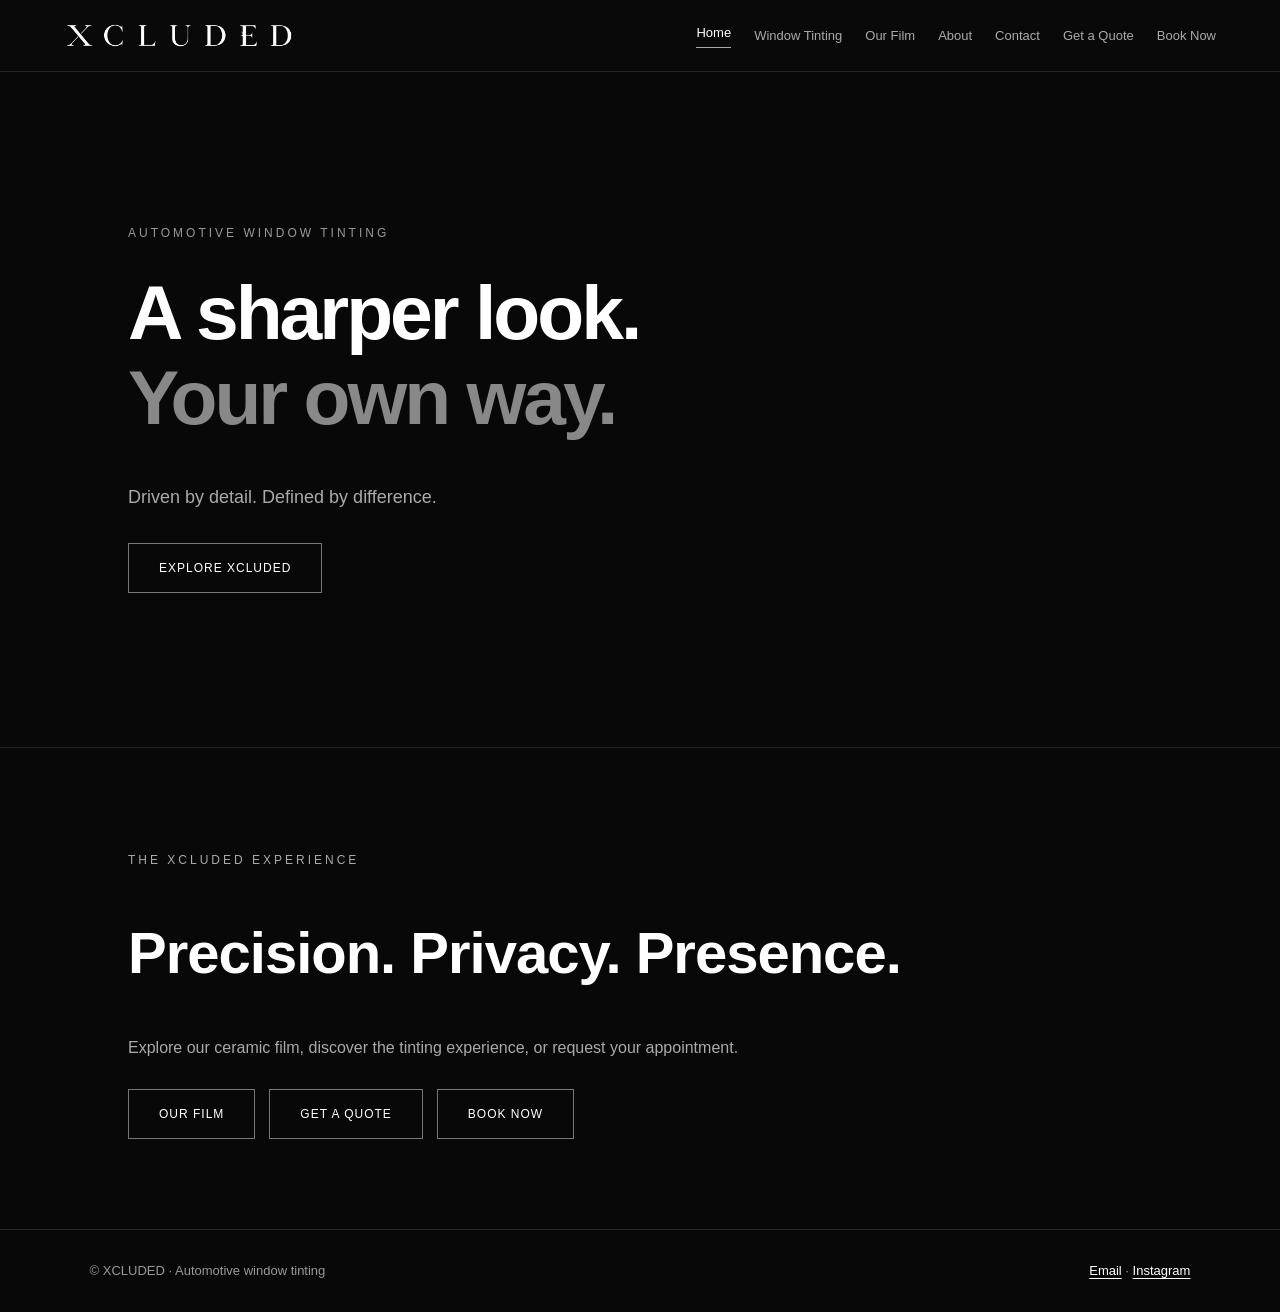
==== index.html @ 021d8359 "Add files via upload" ====
<!DOCTYPE html><html lang="en"><head><meta charset="UTF-8"><meta name="viewport" content="width=device-width, initial-scale=1.0"><meta name="theme-color" content="#080808"><meta name="description" content="XCLUDED premium automotive window tinting in the Lockyer Valley."><title>Premium Automotive Window Tinting | XCLUDED</title><link rel="stylesheet" href="style.css"></head><body><header class="navbar"><a class="logo" href="index.html" aria-label="XCLUDED home"><img src="images/xcluded-logo-transparent.png" alt="XCLUDED"></a><nav aria-label="Main navigation"><a href="index.html" aria-current="page">Home</a><a href="tinting.html">Window Tinting</a><a href="film.html">Our Film</a><a href="about.html">About</a><a href="contact.html">Contact</a><a href="quote.html">Get a Quote</a><a href="booking.html">Book Now</a></nav></header><main><section class="hero">
<span class="eyebrow">AUTOMOTIVE WINDOW TINTING</span>
<h1>
                A sharper look.<br/>
<span>Your own way.</span>
</h1>
<p>Driven by detail. Defined by difference.</p>
<a class="hero-button" href="tinting.html">
                EXPLORE XCLUDED
            </a>
</section><section class="v25-home-links"><p class="eyebrow">THE XCLUDED EXPERIENCE</p><h2>Precision. Privacy. Presence.</h2><p>Explore our ceramic film, discover the tinting experience, or request your appointment.</p><div class="v25-actions"><a class="hero-button" href="film.html">OUR FILM</a><a class="hero-button" href="quote.html">GET A QUOTE</a><a class="hero-button" href="booking.html">BOOK NOW</a></div></section></main><footer class="site-footer"><span>© XCLUDED · Automotive window tinting</span><span><a href="mailto:xcluded.au@gmail.com">Email</a> · <a href="https://www.instagram.com/xcluded.au/" target="_blank" rel="noopener noreferrer">Instagram</a></span></footer></body></html>
---- style.css ----
/* XCLUDED — Global styling */

* {
    box-sizing: border-box;
}

html {
    scroll-behavior: smooth;
}

body {
    margin: 0;
    background-color: #080808;
    color: #ffffff;
    font-family: Arial, sans-serif;
}

/* Navigation */

.navbar {
    display: flex;
    justify-content: space-between;
    align-items: center;
    padding: 30px 7%;
    border-bottom: 1px solid #242424;
}

.logo {
    color: #ffffff;
    text-decoration: none;
    font-size: 24px;
    font-weight: bold;
    letter-spacing: 4px;
}

nav {
    display: flex;
    gap: 35px;
}

nav a {
    color: #aaaaaa;
    text-decoration: none;
    font-size: 13px;
    transition: color 0.3s;
}

nav a:hover {
    color: #ffffff;
}

/* Homepage hero */

.hero {
    min-height: 75vh;
    display: flex;
    flex-direction: column;
    justify-content: center;
    align-items: flex-start;
    padding: 80px 10%;
}

.eyebrow {
    color: #999999;
    font-size: 12px;
    letter-spacing: 3px;
}

.hero h1 {
    font-size: clamp(42px, 6vw, 90px);
    line-height: 1.1;
    letter-spacing: -3px;
    margin: 30px 0;
}

.hero h1 span {
    color: #888888;
}

.hero p {
    color: #aaaaaa;
    font-size: 18px;
    margin-bottom: 35px;
}

.hero-button {
    display: inline-block;
    padding: 17px 30px;
    border: 1px solid #777777;
    color: #ffffff;
    text-decoration: none;
    font-size: 12px;
    letter-spacing: 1px;
    transition: 0.3s;
}

.hero-button:hover {
    background-color: #ffffff;
    color: #080808;
}

/* Smaller screens */

@media (max-width: 650px) {
    .navbar {
        flex-direction: column;
        gap: 25px;
    }

    nav {
        flex-wrap: wrap;
        justify-content: center;
        gap: 18px;
    }

    .hero {
        padding: 80px 7%;
    }

    .hero h1 {
        letter-spacing: -1px;
    }
}
.logo img {
    width: 300px;
    height: auto;
    display: block;
}
.navbar {
    background-color: #000000;
}
/* XCLUDED Window Tinting Section */

.tinting-section {
    background-color: #0b0b0b;
    padding: 120px 7%;
    border-top: 1px solid #222;
}

.section-heading {
    max-width: 750px;
    margin-bottom: 70px;
}

.section-heading h2 {
    font-size: clamp(42px, 6vw, 80px);
    line-height: 1.1;
    letter-spacing: -2px;
    margin: 25px 0;
}

.section-heading h2 span {
    color: #888;
}

.section-heading p {
    color: #aaa;
    font-size: 18px;
    line-height: 1.8;
    max-width: 600px;
}

.tinting-features {
    display: grid;
    grid-template-columns: repeat(3, 1fr);
    gap: 30px;
}

.feature {
    border-top: 1px solid #444;
    padding-top: 30px;
}

.feature-number {
    color: #777;
    font-size: 13px;
    letter-spacing: 3px;
}

.feature h3 {
    font-size: 18px;
    letter-spacing: 2px;
    margin: 25px 0 15px;
}

.feature p {
    color: #999;
    line-height: 1.7;
}

/* Mobile screens */
@media (max-width: 650px) {
    .tinting-section {
        padding: 80px 7%;
    }

    .tinting-features {
        grid-template-columns: 1fr;
        gap: 45px;
    }
}

/* =========================
   XCLUDED - OUR FILM PAGE
========================= */

.film-intro {
    min-height: 75vh;
    padding: 140px 10%;
    display: flex;
    flex-direction: column;
    justify-content: center;
    align-items: flex-start;
    background-color: #080808;
}
.film-eyebrow {
    font-size: 12px;
    letter-spacing: 4px;
    color: #888888;
    margin-bottom: 30px;
}

.film-intro h1 {
    font-size: clamp(70px, 10vw, 150px);
    font-weight: 400;
    letter-spacing: -4px;
    line-height: 1;
    margin-bottom: 25px;
}

.film-intro h2 {
    font-size: clamp(20px, 3vw, 32px);
    font-weight: 300;
    color: #aaaaaa;
    margin-bottom: 35px;
}

.film-description {
    font-size: 16px;
    line-height: 1.9;
    color: #888888;
    max-width: 500px;
}

/* PRIMA PERFORMANCE SECTION */

.film-benefits {
    padding: 110px 10% 140px;
    background-color: #080808;
    border-top: 1px solid #222222;
}

.film-benefits h2 {
    font-size: clamp(30px, 4vw, 54px);
    font-weight: 400;
    margin-bottom: 25px;
}

.film-benefits-description {
    color: #999999;
    font-size: 16px;
    line-height: 1.8;
    max-width: 550px;
}

.film-stats {
    display: grid;
    grid-template-columns: repeat(3, 1fr);
    gap: 50px;
    margin-top: 90px;
}

.film-stat {
    border-top: 1px solid #333333;
    padding-top: 30px;
}

.film-stat h3 {
    font-size: clamp(24px, 3vw, 40px);
    font-weight: 400;
    margin-bottom: 15px;
}

.film-stat p {
    font-size: 13px;
    color: #888888;
}

.film-disclaimer {
    margin-top: 70px;
    font-size: 11px;
    color: #666666;
}

/* PRIMA MOBILE LAYOUT */

@media (max-width: 650px) {
    .film-benefits {
        padding: 80px 7%;
    }

    .film-stats {
        grid-template-columns: 1fr;
        gap: 40px;
        margin-top: 60px;
    }
}

/* =========================
   XCLUDED - QUOTE CALCULATOR
========================= */

.quote-section {
    padding: 120px 10%;
    background-color: #080808;
    border-top: 1px solid #222222;
}

.quote-section h2 {
    font-size: clamp(36px, 5vw, 60px);
    font-weight: 400;
    margin: 25px 0;
}

.quote-description {
    color: #999999;
    font-size: 16px;
    line-height: 1.8;
    margin-bottom: 60px;
}

.quote-calculator {
    max-width: 650px;
    display: flex;
    flex-direction: column;
    gap: 20px;
}

.quote-calculator label {
    color: #cccccc;
    font-size: 14px;
}

.quote-calculator select {
    width: 100%;
    padding: 18px;
    background-color: #111111;
    color: #ffffff;
    border: 1px solid #333333;
    border-radius: 0;
    font-size: 15px;
}

.removal-option {
    display: flex;
    align-items: center;
    gap: 15px;
    margin: 15px 0;
    cursor: pointer;
}

.removal-option input {
    width: 18px;
    height: 18px;
    accent-color: #ffffff;
}

.quote-result {
    border-top: 1px solid #333333;
    margin-top: 25px;
    padding-top: 40px;
}

.quote-result > p:first-child {
    font-size: 12px;
    letter-spacing: 3px;
    color: #888888;
}

.quote-result h3 {
    font-size: clamp(55px, 8vw, 90px);
    font-weight: 400;
    margin: 25px 0;
}

#quoteBreakdown {
    color: #aaaaaa;
    font-size: 14px;
}

.quote-note {
    color: #777777;
    font-size: 12px;
    line-height: 1.8;
    margin-top: 30px;
}

/* QUOTE CALCULATOR - MOBILE */

@media (max-width: 650px) {
    .quote-section {
        padding: 80px 7%;
    }
}

/* XCLUDED - VEHICLE DETAILS */

.vehicle-details {
    display: grid;
    grid-template-columns: repeat(2, minmax(0, 1fr));
    gap: 25px;
    margin: 15px 0;
}

.vehicle-field {
    display: flex;
    flex-direction: column;
    gap: 12px;
}

.vehicle-field input {
    width: 100%;
    box-sizing: border-box;
    padding: 18px;
    background-color: #111111;
    border: 1px solid #333333;
    border-radius: 0;
    color: #ffffff;
    font-size: 15px;
}

.vehicle-field input:focus {
    outline: 1px solid #888888;
}

.vehicle-field input::placeholder {
    color: #666666;
}

/* Vehicle details on mobile */

@media (max-width: 650px) {
    .vehicle-details {
        grid-template-columns: 1fr;
    }
}

/* XCLUDED - TINT PREFERENCE */

.tint-preference {
    display: flex;
    flex-direction: column;
    gap: 15px;
    margin: 15px 0;
}

.tint-shade-note {
    color: #777777;
    font-size: 12px;
    line-height: 1.8;
    margin: 0;
}

/* =========================
   XCLUDED - BOOKING PAGE
========================= */

.booking-intro {
    min-height: 85vh;
    padding: 130px 10%;
    background-color: #080808;
    box-sizing: border-box;
}

.booking-intro h1 {
    font-size: clamp(55px, 8vw, 110px);
    font-weight: 400;
    letter-spacing: -2px;
    margin: 45px 0 30px;
}

.booking-description {
    color: #999999;
    font-size: 17px;
    line-height: 1.8;
    max-width: 550px;
    margin-bottom: 100px;
}

.booking-placeholder {
    max-width: 750px;
    border-top: 1px solid #333333;
    padding-top: 45px;
}

.booking-placeholder > p {
    color: #888888;
    font-size: 12px;
    letter-spacing: 3px;
    margin-bottom: 35px;
}

.booking-placeholder h2 {
    color: #ffffff;
    font-size: clamp(30px, 4vw, 48px);
    font-weight: 400;
    margin-bottom: 20px;
}

.booking-placeholder span {
    color: #999999;
    font-size: 15px;
    line-height: 1.8;
}

/* BOOKING PAGE - MOBILE */

@media (max-width: 650px) {
    .booking-intro {
        padding: 85px 7%;
    }

    .booking-description {
        margin-bottom: 70px;
    }
}

/* =========================
   XCLUDED - BOOKING CALENDAR
========================= */

.booking-calendar {
    margin-top: 60px;
    max-width: 750px;
}

.calendar-header {
    display: flex;
    align-items: center;
    justify-content: space-between;
    margin-bottom: 35px;
}

.calendar-header h3 {
    font-size: 24px;
    font-weight: 400;
    color: #ffffff;
}

.calendar-header button {
    background: transparent;
    border: 1px solid #333333;
    color: #ffffff;
    width: 45px;
    height: 45px;
    cursor: pointer;
    font-size: 20px;
    transition: 0.3s;
}

.calendar-header button:hover {
    background: #ffffff;
    color: #080808;
}

.calendar-grid {
    display: grid;
    grid-template-columns: repeat(7, minmax(0, 1fr));
    gap: 10px;
}

.calendar-grid button {
    background: #111111;
    border: 1px solid #292929;
    color: #ffffff;
    padding: 18px 0;
    cursor: pointer;
    font-size: 14px;
    transition: 0.3s;
}

.calendar-grid button:hover {
    background: #ffffff;
    color: #080808;
}

.calendar-grid button:disabled {
    color: #555555;
    background: #0a0a0a;
    cursor: not-allowed;
}

.calendar-notice {
    margin-top: 35px;
    color: #777777;
    font-size: 12px;
    line-height: 1.8;
}

@media (max-width: 650px) {
    .calendar-grid {
        gap: 5px;
    }

    .calendar-grid button {
        padding: 13px 0;
        font-size: 12px;
    }

    .calendar-header h3 {
        font-size: 19px;
    }
}
.calendar-day-label {
    color: #888888;
    text-align: center;
    font-size: 12px;
    padding: 10px 0;
}

.calendar-header button:disabled {
    opacity: 0.3;
    cursor: not-allowed;
}
/* XCLUDED - Calendar date selection */

.calendar-grid button.available-date {
    color: #ffffff;
    border-color: #555555;
}

.calendar-grid button.selected-date {
    background: #ffffff;
    color: #080808;
    border-color: #ffffff;
}

.selected-booking-date {
    margin-top: 30px;
    color: #cccccc;
    font-size: 15px;
    letter-spacing: 0.5px;
}

/* =========================
   XCLUDED HQ - COMMAND CENTRE
========================= */

.hq-dashboard {
    min-height: 100vh;
    padding: 100px 10%;
    background: #080808;
    color: #ffffff;
    box-sizing: border-box;
}

.hq-header {
    margin-bottom: 100px;
}

.hq-header h1 {
    font-size: clamp(55px, 8vw, 110px);
    font-weight: 400;
    letter-spacing: -2px;
    margin: 30px 0;
}

.hq-header > p:last-child {
    color: #999999;
    font-size: 17px;
}

.hq-availability {
    max-width: 850px;
    border-top: 1px solid #333333;
    padding-top: 45px;
}

.hq-section-heading h2 {
    font-size: clamp(30px, 4vw, 48px);
    font-weight: 400;
    margin-bottom: 20px;
}

.hq-section-heading p {
    color: #999999;
    font-size: 15px;
    margin-bottom: 50px;
}

#hqCalendar {
    background: #111111;
    border: 1px solid #292929;
    padding: 35px;
    color: #aaaaaa;
}

@media (max-width: 650px) {
    .hq-dashboard {
        padding: 70px 7%;
    }

    .hq-header {
        margin-bottom: 70px;
    }

    #hqCalendar {
        padding: 20px;
    }
}

/* =========================
   XCLUDED HQ - APPOINTMENT CONTROLS
========================= */

#hqCalendar label {
    display: block;
    color: #cccccc;
    font-size: 14px;
    margin: 25px 0 10px;
}

#hqCalendar input {
    display: block;
    width: 100%;
    max-width: 350px;
    padding: 14px;
    background: #181818;
    color: #ffffff;
    border: 1px solid #444444;
    font-size: 15px;
    box-sizing: border-box;
    color-scheme: dark;
}

#hqCalendar button {
    display: inline-block;
    padding: 15px 25px;
    margin: 30px 10px 20px 0;
    background: #ffffff;
    color: #080808;
    border: 1px solid #ffffff;
    font-size: 13px;
    font-weight: 600;
    cursor: pointer;
    transition: 0.2s ease;
}

#hqCalendar button:hover {
    background: #cccccc;
}

#closeAppointment {
    background: transparent !important;
    color: #ffffff !important;
    border: 1px solid #555555 !important;
}

#closeAppointment:hover {
    background: #252525 !important;
}

#hqStatus {
    color: #cccccc;
    font-size: 14px;
    margin-top: 20px;
    padding-top: 20px;
    border-top: 1px solid #333333;
}

#hqCalendar .calendar-notice {
    margin-top: 30px;
    color: #777777;
    font-size: 12px;
}

@media (max-width: 650px) {
    #hqCalendar input {
        max-width: 100%;
    }

    #hqCalendar button {
        width: 100%;
        margin: 12px 0 0;
    }
}

/* =========================
   XCLUDED BOOKING TIME SLOTS
========================= */

.booking-time-slots {
    display: flex;
    flex-wrap: wrap;
    gap: 12px;
    margin-top: 25px;
    margin-bottom: 30px;
}

.booking-time-button {
    background: transparent;
    color: #ffffff;
    border: 1px solid #444444;
    padding: 15px 25px;
    min-width: 120px;
    font-size: 14px;
    cursor: pointer;
    transition: all 0.2s ease;
}

.booking-time-button:hover {
    border-color: #ffffff;
    background: #1a1a1a;
}

.booking-time-button.selected-time {
    background: #ffffff;
    color: #080808;
    border-color: #ffffff;
}

@media (max-width: 650px) {
    .booking-time-button {
        flex: 1 1 120px;
    }
}

/* =========================
   XCLUDED HQ - VISUAL CALENDAR
========================= */

.hq-calendar-panel {
    background: #111111;
    border: 1px solid #292929;
    padding: 35px;
    margin-bottom: 30px;
}

.hq-calendar-header {
    display: flex;
    align-items: center;
    justify-content: space-between;
    margin-bottom: 35px;
}

.hq-calendar-header h3 {
    color: #ffffff;
    font-size: 24px;
    font-weight: 400;
    margin: 0;
}

.hq-calendar-header button {
    background: transparent;
    color: #ffffff;
    border: 1px solid #444444;
    width: 45px;
    height: 45px;
    cursor: pointer;
    font-size: 20px;
}

.hq-calendar-header button:hover {
    border-color: #ffffff;
}

.hq-calendar-grid {
    display: grid;
    grid-template-columns: repeat(7, minmax(0, 1fr));
    gap: 8px;
}

.hq-calendar-grid button {
    min-height: 60px;
    background: #111111;
    color: #888888;
    border: 1px solid #333333;
    cursor: pointer;
    font-size: 14px;
}

.hq-calendar-grid button:hover {
    border-color: #ffffff;
    color: #ffffff;
}

.hq-calendar-grid .hq-open-date {
    color: #ffffff;
    border-color: #777777;
}

.hq-calendar-grid .hq-selected-date {
    background: #ffffff;
    color: #080808;
}

.hq-calendar-day-label {
    text-align: center;
    color: #999999;
    font-size: 12px;
    padding-bottom: 15px;
}

.hq-calendar-help {
    color: #999999;
    font-size: 13px;
    margin-top: 25px;
}

@media (max-width: 650px) {
    .hq-calendar-panel {
        padding: 15px;
    }

    .hq-calendar-grid {
        gap: 4px;
    }

    .hq-calendar-grid button {
        min-height: 42px;
        font-size: 12px;
    }

    .hq-calendar-header h3 {
        font-size: 19px;
    }
}

/* =========================
   XCLUDED HQ APPOINTMENT LIST
========================= */

.hq-appointment-list {
    display: flex;
    flex-direction: column;
    gap: 12px;
    margin-top: 25px;
    margin-bottom: 25px;
}

.hq-appointment-row {
    display: flex;
    align-items: center;
    justify-content: space-between;
    gap: 20px;
    padding: 18px 20px;
    background: #161616;
    border: 1px solid #303030;
}

.hq-appointment-row span {
    color: #ffffff;
    font-size: 16px;
    font-weight: 500;
}

.hq-remove-slot {
    background: transparent;
    color: #bbbbbb;
    border: 1px solid #555555;
    padding: 10px 20px;
    font-size: 13px;
    cursor: pointer;
    transition: all 0.2s ease;
}

.hq-remove-slot:hover {
    background: #ffffff;
    color: #080808;
    border-color: #ffffff;
}

@media (max-width: 650px) {
    .hq-appointment-row {
        padding: 14px;
    }

    .hq-remove-slot {
        padding: 10px 14px;
    }
}

/* Hide duplicate HQ appointment list */
#hqAppointmentList {
    display: none;
}

/* =========================
   XCLUDED CUSTOMER BOOKING FORM
========================= */

.booking-details[hidden] {
    display: none !important;
}

.booking-details {
    margin-top: 45px;
    padding: 35px;
    background: #111111;
    border: 1px solid #303030;
}

.booking-details h2 {
    margin: 15px 0;
    font-size: clamp(30px, 4vw, 44px);
}

.booking-details > p {
    color: #aaaaaa;
    margin-bottom: 30px;
}

#bookingForm {
    display: flex;
    flex-direction: column;
    gap: 12px;
}

#bookingForm label {
    color: #dddddd;
    font-size: 14px;
    margin-top: 12px;
}

#bookingForm input {
    width: 100%;
    box-sizing: border-box;
    padding: 16px;
    background: #191919;
    color: #ffffff;
    border: 1px solid #444444;
    border-radius: 0;
    font-size: 15px;
}

#bookingForm input:focus {
    outline: none;
    border-color: #ffffff;
}

#bookingForm button {
    margin-top: 25px;
    padding: 18px 24px;
    background: #ffffff;
    color: #080808;
    border: 1px solid #ffffff;
    font-size: 13px;
    font-weight: 600;
    letter-spacing: 1px;
    text-transform: uppercase;
    cursor: pointer;
}

#bookingForm button:hover {
    background: #cccccc;
}

@media (max-width: 650px) {
    .booking-details {
        padding: 22px;
    }
}

/* XCLUDED BOOKING REQUEST SUMMARY */

#bookingFormMessage {
    white-space: pre-line;
    line-height: 1.9;
    color: #dddddd;
    font-size: 14px;
    margin-top: 25px;
}

#bookingFormMessage:not(:empty) {
    padding: 24px;
    background: #191919;
    border: 1px solid #444444;
}

/* =========================
   XCLUDED CUSTOMER DATE INTEREST
========================= */

.booking-interest {
    margin-top: 50px;
    padding: 35px;
    background: #111111;
    border: 1px solid #303030;
}

.booking-interest h2 {
    margin: 15px 0;
    font-size: clamp(30px, 4vw, 44px);
}

.booking-interest > p {
    color: #aaaaaa;
    line-height: 1.7;
    margin-bottom: 25px;
}

#interestForm {
    display: flex;
    flex-direction: column;
    gap: 12px;
}

#interestForm label {
    color: #dddddd;
    font-size: 14px;
    margin-top: 12px;
}

#interestForm input {
    width: 100%;
    box-sizing: border-box;
    padding: 16px;
    background: #191919;
    color: #ffffff;
    border: 1px solid #444444;
    font-size: 15px;
    color-scheme: dark;
}

#interestForm input:focus {
    outline: none;
    border-color: #ffffff;
}

#interestForm button {
    margin-top: 25px;
    padding: 18px 24px;
    background: #ffffff;
    color: #080808;
    border: 1px solid #ffffff;
    font-size: 13px;
    font-weight: 600;
    letter-spacing: 1px;
    text-transform: uppercase;
    cursor: pointer;
}

#interestForm button:hover {
    background: #cccccc;
}

#interestMessage {
    white-space: pre-line;
    line-height: 1.8;
    font-size: 14px;
}

#interestMessage:not(:empty) {
    margin-top: 25px;
    padding: 24px;
    background: #191919;
    border: 1px solid #444444;
}

@media (max-width: 650px) {
    .booking-interest {
        padding: 22px;
    }
}

/* =========================
   XCLUDED HQ CUSTOMER DEMAND
========================= */

.hq-demand-panel {
    margin-top: 45px;
    padding: 35px;
    background: #111111;
    border: 1px solid #303030;
}

.hq-demand-panel h2 {
    font-size: clamp(30px, 4vw, 42px);
    margin: 15px 0;
}

.hq-demand-description {
    color: #aaaaaa;
    line-height: 1.7;
    margin-bottom: 30px;
}

.hq-demand-stats {
    display: grid;
    grid-template-columns: repeat(2, minmax(0, 1fr));
    gap: 15px;
    margin-bottom: 30px;
}

.hq-demand-stat {
    display: flex;
    flex-direction: column;
    gap: 12px;
    padding: 25px;
    background: #1a1a1a;
    border: 1px solid #333333;
}

.hq-demand-stat span {
    color: #aaaaaa;
    font-size: 14px;
}

.hq-demand-stat strong {
    color: #ffffff;
    font-size: 38px;
    font-weight: 600;
}

.hq-interest-list {
    border-top: 1px solid #333333;
    padding-top: 20px;
    color: #cccccc;
}

@media (max-width: 650px) {
    .hq-demand-panel {
        padding: 22px;
    }

    .hq-demand-stats {
        grid-template-columns: 1fr;
    }
}

/* =========================
   XCLUDED HQ DEMAND ROWS
========================= */

.hq-demand-row {
    display: flex;
    justify-content: space-between;
    align-items: center;
    gap: 20px;
    padding: 20px 0;
    border-bottom: 1px solid #303030;
}

.hq-demand-row strong {
    color: #ffffff;
    font-size: 16px;
    font-weight: 600;
}

.hq-demand-row span {
    color: #aaaaaa;
    font-size: 14px;
    text-align: right;
}

@media (max-width: 650px) {
    .hq-demand-row {
        flex-direction: column;
        align-items: flex-start;
        gap: 8px;
    }

    .hq-demand-row span {
        text-align: left;
    }
}
/* =========================
   XCLUDED HQ CUSTOMER DEMAND
========================= */

.hq-demand-details[hidden] {
    display: none;
}

.hq-demand-details {
    display: grid;
    gap: 12px;
    padding: 16px 0 24px;
}

.hq-demand-customer {
    background: #191919;
    border: 1px solid #333333;
    padding: 22px 26px;
}

.hq-demand-customer strong {
    display: block;
    color: #ffffff;
    font-size: 17px;
    margin-bottom: 12px;
}

.hq-demand-customer p {
    color: #aaaaaa;
    font-size: 14px;
    margin: 6px 0;
}

.hq-demand-row:hover {
    background: #181818;
}
/* =========================
   XCLUDED HQ REMOVE REQUEST
========================= */

.hq-remove-request {
    display: inline-block;
    margin-top: 18px;
    padding: 11px 20px;

    background: transparent;
    color: #aaaaaa;

    border: 1px solid #444444;
    border-radius: 0;

    font-family: inherit;
    font-size: 12px;
    font-weight: 500;
    letter-spacing: 1.5px;
    text-transform: uppercase;

    cursor: pointer;
    transition: all 0.2s ease;
}

.hq-remove-request:hover {
    background: #ffffff;
    color: #080808;
    border-color: #ffffff;
}
/* Customer-site refinement */
:root { color-scheme: dark; }
[hidden] { display: none !important; }
.navbar { gap: 22px; }
.navbar nav { flex-wrap: wrap; justify-content: flex-end; gap: 14px 24px; }
.logo img { max-width: min(300px, 65vw); }
.info-section { padding: 100px 7%; border-top: 1px solid #282828; }
.info-section-alt { background: #101010; }
.info-section h2 { font-size: clamp(32px, 5vw, 60px); letter-spacing: -1.5px; margin: 18px 0; }
.info-section p { max-width: 700px; color: #aaa; font-size: 17px; line-height: 1.8; }
.info-section .hero-button { margin-top: 16px; margin-right: 12px; }
.contact-social a, .site-footer a { color: #fff; }
.site-footer { padding: 30px 7%; border-top: 1px solid #282828; color: #999; font-size: 13px; }
.quote-cta { margin-top: 24px; text-align: center; }
.quote-carryover { padding: 16px; border: 1px solid #555; color: #ddd; margin: 15px 0; line-height: 1.5; }
#bookingForm select { width: 100%; padding: 14px; background: #151515; color: #fff; border: 1px solid #444; }
#bookingForm .booking-removal-label { display: flex; align-items: center; gap: 10px; }
#bookingForm .booking-removal-label input { width: auto; }
button, a, input, select { touch-action: manipulation; }
:focus-visible { outline: 2px solid #ddd; outline-offset: 3px; }
@media(max-width:650px) {
  .navbar { padding: 20px 5%; }
  .navbar nav { justify-content: center; gap: 14px 18px; }
  .logo img { width: min(250px, 70vw); }
  .hero { min-height: 65vh; }
  .info-section { padding: 70px 7%; }
  .quote-calculator, .booking-placeholder { max-width: 100%; }
}

/* V4 customer journey refinements */
.quote-validation { color: #ffd2d2; border-left: 2px solid #e9aaaa; padding: 10px 14px; line-height: 1.5; }
.booking-message { white-space: pre-line; max-width: 700px; margin: 22px auto; line-height: 1.6; }
#bookingFormMessage:not(:empty) { white-space: pre-line; }
@media (max-width: 650px) {
  .navbar nav a { padding: 6px 2px; }
  .quote-cta { display: block; }
  .calendar-header { gap: 8px; }
  .calendar-header h3 { text-align: center; }
}

/* Connected HQ — premium responsive local development dashboard */
.connected-hq {background:#090909;color:#f5f5f5;min-height:100vh;}
.connected-hq * {box-sizing:border-box;}
.connected-hq-header {min-height:88px;padding:18px max(5%, calc((100% - 1200px)/2));display:flex;align-items:center;justify-content:space-between;gap:20px;border-bottom:1px solid #262626;}
.connected-hq-header img {display:block;width:170px;max-height:54px;object-fit:contain;object-position:left center;}
.connected-hq-header span,.connected-hq .eyebrow,.connected-hq-footer {font-size:11px;letter-spacing:3px;color:#a6a6a6;}
.connected-hq-main {max-width:1200px;margin:auto;padding:65px 5% 80px;}
.connected-hq-intro {padding-bottom:35px;}
.connected-hq-intro h1 {font-size:clamp(42px,6vw,76px);line-height:1.08;letter-spacing:-2px;margin:20px 0;}
.connected-hq-intro>p:last-child {color:#aaa;max-width:650px;line-height:1.8;}
.connected-hq-panel {padding:35px;margin:22px 0;background:#111;border:1px solid #303030;}
.connected-hq-panel h2 {font-size:clamp(25px,3vw,36px);margin:12px 0 25px;}
.connected-hq-panel h3 {font-size:17px;margin:35px 0 18px;}
.connected-hq-panel label {display:block;font-size:13px;color:#ccc;margin:0 0 9px;}
.connected-hq-panel input {min-width:0;width:100%;padding:14px 15px;background:#1a1a1a;border:1px solid #444;color:#fff;font:inherit;border-radius:0;}
.connected-hq-panel button {padding:14px 18px;background:#f5f5f5;border:1px solid #f5f5f5;color:#080808;font:inherit;font-size:12px;letter-spacing:.5px;cursor:pointer;}
.connected-hq-panel button:hover {background:#d5d5d5;}
.connected-hq-access {display:grid;grid-template-columns:1fr auto;gap:10px;align-items:end;max-width:660px;}
.connected-hq-access label {grid-column:1/-1;margin-bottom:0;}
.connected-hq-slot-form {display:grid;grid-template-columns:minmax(0,1fr) minmax(0,1fr) auto;gap:15px;align-items:end;}
.connected-hq-panel #status {color:#c6c6c6;font-size:13px;line-height:1.6;min-height:20px;}
.connected-hq-results>p {padding:15px 0;margin:0;border-bottom:1px solid #303030;color:#ccc;line-height:1.6;}
.connected-hq-results>p button {margin-left:15px;background:transparent;color:#fff;border-color:#555;padding:9px 13px;}
.connected-hq-bookings {display:grid;grid-template-columns:repeat(auto-fit,minmax(min(100%,320px),1fr));gap:16px;}
.connected-hq-bookings .hq-demand-customer {margin:0;padding:25px;background:#181818;border:1px solid #363636;min-width:0;overflow-wrap:anywhere;}
.connected-hq-bookings .hq-demand-customer p {line-height:1.6;margin:7px 0;color:#ccc;}
.connected-hq-bookings .hq-demand-customer button {margin:12px 8px 0 0;}
.connected-hq-footer {padding:30px 0;text-align:center;border-top:1px solid #333;line-height:1.8;}
@media(max-width:650px){.connected-hq-header {padding:15px 5%;}.connected-hq-header img {width:125px;}.connected-hq-header span {font-size:9px;letter-spacing:1px;}.connected-hq-main {padding-top:40px;}.connected-hq-panel {padding:22px 18px;}.connected-hq-slot-form {grid-template-columns:1fr;}.connected-hq-access {grid-template-columns:1fr;}.connected-hq-results>p button {margin:10px 0 0;display:block;}.connected-hq-intro h1 {letter-spacing:-1px;}}

/* Connected HQ customer directory */
.connected-hq-customer { border: 1px solid rgba(255,255,255,.2); border-radius: 12px; padding: 1rem; margin: .75rem 0; }
.connected-hq-customer summary { cursor: pointer; font-weight: 700; }
.connected-hq-vehicle { border-top: 1px solid rgba(255,255,255,.15); padding: .75rem 0; overflow-wrap: anywhere; }
.connected-hq-vehicle p { margin: .3rem 0; }
#customerSearch { width: 100%; max-width: 480px; padding: .85rem; margin: .5rem 0 1rem; }

/* V20: owner-only local backup control */
.connected-hq-backup{margin-top:1.2rem;padding-top:1rem;border-top:1px solid rgba(255,255,255,.12)}
.connected-hq-backup p{font-size:.85rem;opacity:.75;max-width:65ch}

/* V23 owner activity history */
#activitySearch{max-width:480px} .connected-hq-activity-item{overflow-wrap:anywhere;font-size:13px} #activityCount{color:#aaa;font-size:13px}

/* V24 — customer-facing finishing polish */
:root { --xcluded-edge: rgba(255,255,255,.16); }
body { -webkit-font-smoothing: antialiased; }
.navbar { position: relative; z-index: 2; background: #090909; }
.navbar nav a { line-height: 1.5; }
.navbar nav a[aria-current="page"] { color: #fff; text-decoration: underline; text-decoration-color: #777; text-underline-offset: 7px; }
.hero-button, button { transition: background-color .2s ease, color .2s ease, border-color .2s ease, transform .2s ease; }
.hero-button:hover { transform: translateY(-1px); }
.hero-button:active { transform: translateY(0); }
.site-footer { display: flex; flex-wrap: wrap; align-items: center; justify-content: space-between; gap: 12px 25px; line-height: 1.7; }
.site-footer a { text-underline-offset: 3px; }
.quote-note, .film-disclaimer, .tint-shade-note { line-height: 1.65; }
input, select, textarea, button { max-width: 100%; }
@media (max-width: 900px) {
  .navbar { flex-wrap: wrap; justify-content: center; }
  .navbar nav { width: 100%; justify-content: center; }
}
@media (max-width: 650px) {
  .hero h1 { letter-spacing: -1.5px; }
  .navbar nav { gap: 8px 15px; }
  .navbar nav a { font-size: 12px; min-height: 36px; display: inline-flex; align-items: center; }
  .site-footer { justify-content: center; text-align: center; }
}
@media (prefers-reduced-motion: reduce) {
  html { scroll-behavior: auto; }
  *, *::before, *::after { transition-duration: .01ms !important; animation-duration: .01ms !important; }
}

/* V25 — multi-page customer website */
.navbar { gap: 28px; padding: 22px 5%; }
.logo { flex: 0 0 auto; display: flex; align-items: center; }
.logo img { display:block; width:clamp(170px, 18vw, 260px); max-width:100%; height:auto; }
.navbar nav { display:flex; flex-wrap:wrap; gap:12px 23px; justify-content:flex-end; align-items:center; }
.navbar nav a { white-space:nowrap; }
.navbar nav a[aria-current="page"] { color:white; border-bottom:1px solid #aaa; padding-bottom:5px; text-decoration:none; }
.v25-home-links { padding:90px 10%; border-top:1px solid #252525; }
.v25-home-links h2 { font-size:clamp(30px,5vw,58px); letter-spacing:-1px; }
.v25-home-links p { max-width:650px; color:#aaa; line-height:1.7; }
.v25-actions { display:flex; flex-wrap:wrap; gap:14px; margin-top:28px; }
.v25-actions .hero-button { margin:0; }
.film-intro { min-height: 60vh; padding-top:100px; padding-bottom:80px; }
.site-footer { padding:30px 7%; }
@media(max-width:950px) { .navbar { flex-direction:column; align-items:center; } .navbar nav { justify-content:center; } }
@media(max-width:600px) { .navbar { padding:18px 5%; } .logo img { width:210px; } .navbar nav { gap:8px 15px; } .navbar nav a { font-size:12px; } .v25-home-links { padding:65px 7%; } .film-intro { min-height:unset; padding-top:75px; } }
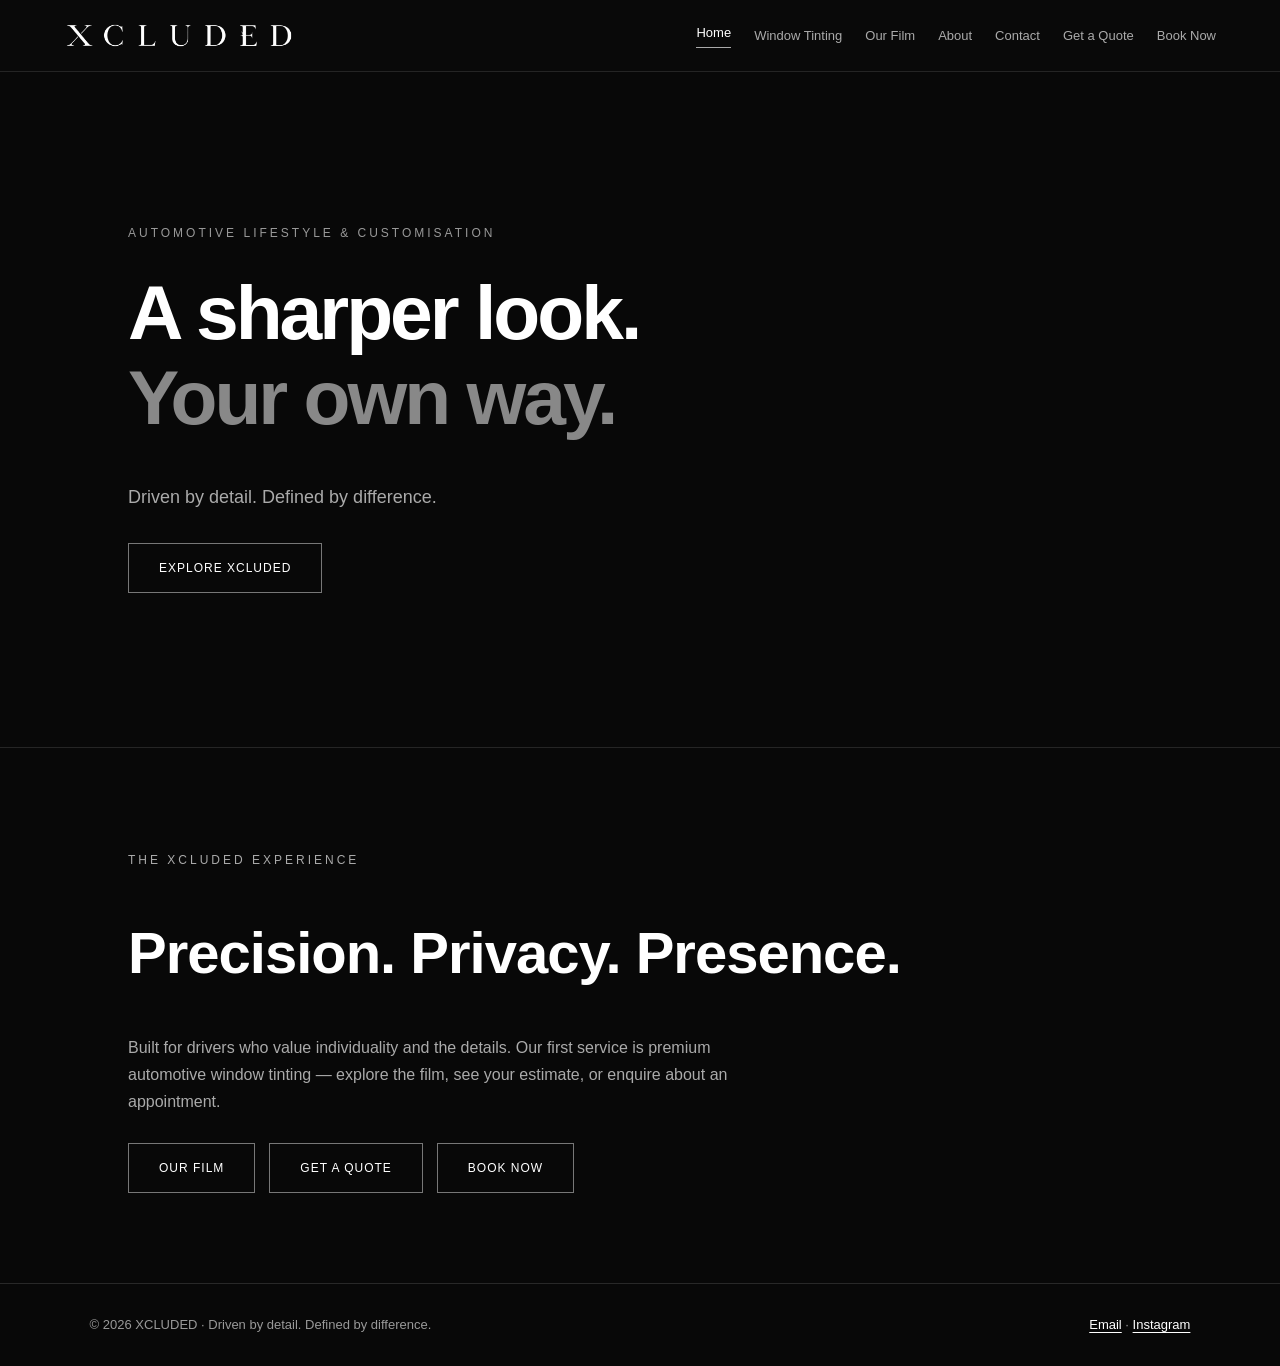
==== commit 3af246d4: "XCLUDED V39 - Brand Refinement" ====
--- a/index.html
+++ b/index.html
@@ -1,5 +1,5 @@
-<!DOCTYPE html><html lang="en"><head><meta charset="UTF-8"><meta name="viewport" content="width=device-width, initial-scale=1.0"><meta name="theme-color" content="#080808"><meta name="description" content="XCLUDED premium automotive window tinting in the Lockyer Valley."><title>Premium Automotive Window Tinting | XCLUDED</title><link rel="stylesheet" href="style.css"></head><body><header class="navbar"><a class="logo" href="index.html" aria-label="XCLUDED home"><img src="images/xcluded-logo-transparent.png" alt="XCLUDED"></a><nav aria-label="Main navigation"><a href="index.html" aria-current="page">Home</a><a href="tinting.html">Window Tinting</a><a href="film.html">Our Film</a><a href="about.html">About</a><a href="contact.html">Contact</a><a href="quote.html">Get a Quote</a><a href="booking.html">Book Now</a></nav></header><main><section class="hero">
-<span class="eyebrow">AUTOMOTIVE WINDOW TINTING</span>
+<!DOCTYPE html><html lang="en"><head><meta charset="UTF-8"><meta name="viewport" content="width=device-width, initial-scale=1.0"><meta name="theme-color" content="#080808"><meta name="description" content="Discover XCLUDED, an independent automotive lifestyle and customisation brand in the Lockyer Valley. Window tinting is where we begin."><title>Premium Automotive Window Tinting | XCLUDED</title><link rel="stylesheet" href="style.css"></head><body><a class="skip-link" href="#main-content">Skip to content</a><header class="navbar"><a class="logo" href="index.html" aria-label="XCLUDED home"><img src="images/xcluded-logo-transparent.png" alt="XCLUDED"></a><nav aria-label="Main navigation"><a href="index.html" aria-current="page">Home</a><a href="tinting.html">Window Tinting</a><a href="film.html">Our Film</a><a href="about.html">About</a><a href="contact.html">Contact</a><a href="quote.html">Get a Quote</a><a href="booking.html">Book Now</a></nav></header><main id="main-content"><section class="hero">
+<span class="eyebrow">AUTOMOTIVE LIFESTYLE &amp; CUSTOMISATION</span>
 <h1>
                 A sharper look.<br/>
 <span>Your own way.</span>
@@ -8,4 +8,4 @@
 <a class="hero-button" href="tinting.html">
                 EXPLORE XCLUDED
             </a>
-</section><section class="v25-home-links"><p class="eyebrow">THE XCLUDED EXPERIENCE</p><h2>Precision. Privacy. Presence.</h2><p>Explore our ceramic film, discover the tinting experience, or request your appointment.</p><div class="v25-actions"><a class="hero-button" href="film.html">OUR FILM</a><a class="hero-button" href="quote.html">GET A QUOTE</a><a class="hero-button" href="booking.html">BOOK NOW</a></div></section></main><footer class="site-footer"><span>© XCLUDED · Automotive window tinting</span><span><a href="mailto:xcluded.au@gmail.com">Email</a> · <a href="https://www.instagram.com/xcluded.au/" target="_blank" rel="noopener noreferrer">Instagram</a></span></footer></body></html>+</section><section class="v25-home-links"><p class="eyebrow">THE XCLUDED EXPERIENCE</p><h2>Precision. Privacy. Presence.</h2><p>Built for drivers who value individuality and the details. Our first service is premium automotive window tinting — explore the film, see your estimate, or enquire about an appointment.</p><div class="v25-actions"><a class="hero-button" href="film.html">OUR FILM</a><a class="hero-button" href="quote.html">GET A QUOTE</a><a class="hero-button" href="booking.html">BOOK NOW</a></div></section></main><footer class="site-footer"><span>© 2026 XCLUDED · Driven by detail. Defined by difference.</span><span><a href="mailto:xcluded.au@gmail.com">Email</a> · <a href="https://www.instagram.com/xcluded.au/" target="_blank" rel="noopener noreferrer">Instagram</a></span></footer></body></html>
--- a/style.css
+++ b/style.css
@@ -1459,3 +1459,8 @@
 .site-footer { padding:30px 7%; }
 @media(max-width:950px) { .navbar { flex-direction:column; align-items:center; } .navbar nav { justify-content:center; } }
 @media(max-width:600px) { .navbar { padding:18px 5%; } .logo img { width:210px; } .navbar nav { gap:8px 15px; } .navbar nav a { font-size:12px; } .v25-home-links { padding:65px 7%; } .film-intro { min-height:unset; padding-top:75px; } }
+
+/* V39: keyboard navigation and accessible focus */
+.skip-link{position:absolute;top:-80px;left:16px;z-index:9999;background:#fff;color:#000;padding:12px 16px;text-decoration:none}
+.skip-link:focus{top:12px}
+a:focus-visible,button:focus-visible,input:focus-visible,select:focus-visible{outline:2px solid #ddd;outline-offset:4px}
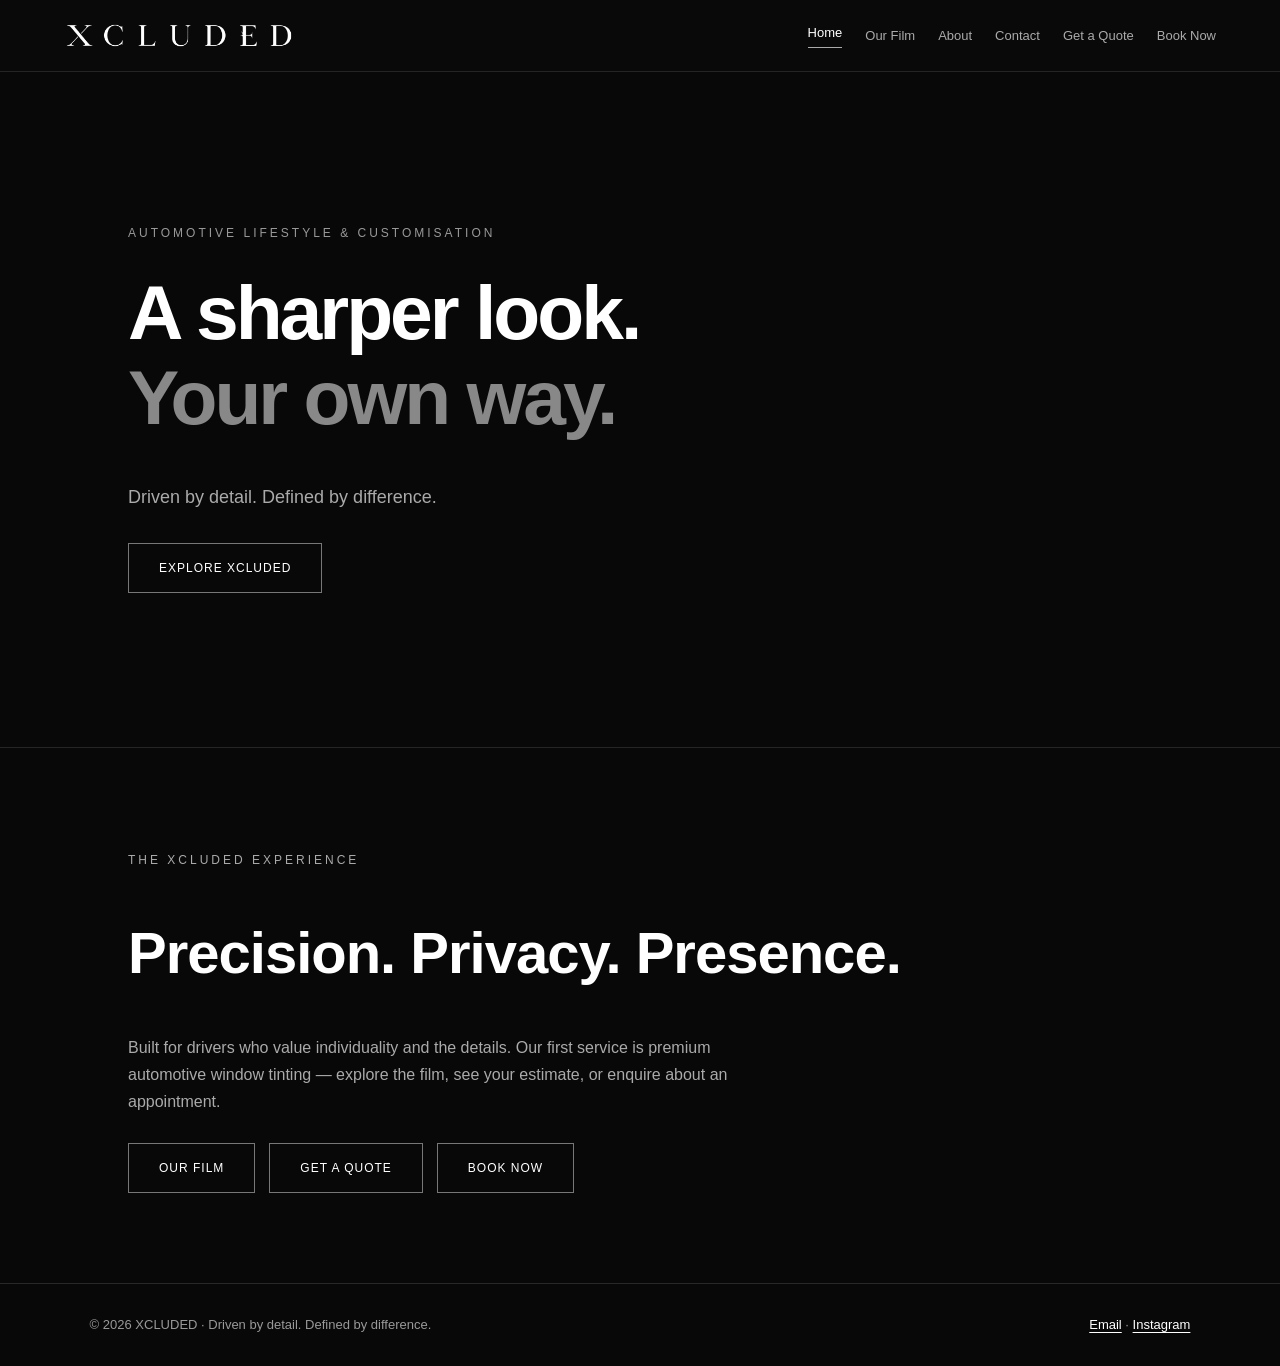
==== commit 30c55b2d: "XCLUDED V45 - Website update" ====
--- a/index.html
+++ b/index.html
@@ -1,4 +1,4 @@
-<!DOCTYPE html><html lang="en"><head><meta charset="UTF-8"><meta name="viewport" content="width=device-width, initial-scale=1.0"><meta name="theme-color" content="#080808"><meta name="description" content="Discover XCLUDED, an independent automotive lifestyle and customisation brand in the Lockyer Valley. Window tinting is where we begin."><title>Premium Automotive Window Tinting | XCLUDED</title><link rel="stylesheet" href="style.css"></head><body><a class="skip-link" href="#main-content">Skip to content</a><header class="navbar"><a class="logo" href="index.html" aria-label="XCLUDED home"><img src="images/xcluded-logo-transparent.png" alt="XCLUDED"></a><nav aria-label="Main navigation"><a href="index.html" aria-current="page">Home</a><a href="tinting.html">Window Tinting</a><a href="film.html">Our Film</a><a href="about.html">About</a><a href="contact.html">Contact</a><a href="quote.html">Get a Quote</a><a href="booking.html">Book Now</a></nav></header><main id="main-content"><section class="hero">
+<!DOCTYPE html><html lang="en"><head><meta charset="UTF-8"><meta name="viewport" content="width=device-width, initial-scale=1.0"><meta name="theme-color" content="#080808"><meta name="description" content="Discover XCLUDED, an independent automotive lifestyle and customisation brand in the Lockyer Valley. Window tinting is where we begin."><title>Premium Automotive Window Tinting | XCLUDED</title><link rel="stylesheet" href="style.css"></head><body><a class="skip-link" href="#main-content">Skip to content</a><header class="navbar"><a class="logo" href="index.html" aria-label="XCLUDED home"><img src="images/xcluded-logo-transparent.png" alt="XCLUDED"></a><nav aria-label="Main navigation"><a href="index.html" aria-current="page">Home</a><a href="film.html">Our Film</a><a href="about.html">About</a><a href="contact.html">Contact</a><a href="quote.html">Get a Quote</a><a href="booking.html">Book Now</a></nav></header><main id="main-content"><section class="hero">
 <span class="eyebrow">AUTOMOTIVE LIFESTYLE &amp; CUSTOMISATION</span>
 <h1>
                 A sharper look.<br/>
--- a/style.css
+++ b/style.css
@@ -1464,3 +1464,55 @@
 .skip-link{position:absolute;top:-80px;left:16px;z-index:9999;background:#fff;color:#000;padding:12px 16px;text-decoration:none}
 .skip-link:focus{top:12px}
 a:focus-visible,button:focus-visible,input:focus-visible,select:focus-visible{outline:2px solid #ddd;outline-offset:4px}
+
+/* V40: customer enquiry experience */
+.enquiry-section{padding:75px 7% 110px;background:#0c0c0c;border-top:1px solid #292929}
+.enquiry-heading{max-width:760px;margin-bottom:38px}.enquiry-heading h2{font-size:clamp(32px,5vw,56px);letter-spacing:-1.4px;margin:12px 0}.enquiry-heading p:not(.eyebrow){color:#b5b5b5;line-height:1.7}
+.enquiry-form{max-width:1050px;border:1px solid #303030;background:#111;padding:clamp(20px,4vw,48px)}
+.enquiry-grid{display:grid;grid-template-columns:repeat(2,minmax(0,1fr));gap:24px}
+.enquiry-form label{display:flex;flex-direction:column;gap:9px;color:#e7e7e7;font-size:13px;letter-spacing:.03em}
+.enquiry-form input:not([type=checkbox]),.enquiry-form select,.enquiry-form textarea{width:100%;min-width:0;padding:15px;background:#191919;color:#fff;border:1px solid #454545;border-radius:0;font:inherit;letter-spacing:normal}
+.enquiry-form input::placeholder,.enquiry-form textarea::placeholder{color:#888}.enquiry-form select{color-scheme:dark}
+.enquiry-wide{margin-top:24px}.enquiry-form textarea{resize:vertical}
+.enquiry-form .enquiry-consent{display:flex;flex-direction:row;align-items:flex-start;gap:12px;margin-top:24px;line-height:1.6;color:#bcbcbc;letter-spacing:normal}.enquiry-consent input{margin-top:4px;flex:none;accent-color:#eee}
+.enquiry-note{font-size:13px;color:#a9a9a9;line-height:1.8;margin:24px 0}.enquiry-note a{color:#eee}
+.enquiry-actions{display:flex;flex-wrap:wrap;gap:14px;align-items:center}.enquiry-actions .hero-button{cursor:pointer;margin:0}.enquiry-secondary{padding:15px 24px;background:transparent;border:1px solid #777;color:#fff;cursor:pointer;font:inherit;font-size:12px;letter-spacing:.08em}
+.enquiry-feedback{min-height:22px;color:#dedede;font-size:14px;line-height:1.6;margin:18px 0 0}
+@media(max-width:650px){.enquiry-section{padding:55px 6% 80px}.enquiry-grid{grid-template-columns:1fr;gap:18px}.enquiry-actions>*{width:100%;text-align:center}}
+
+/* V41: film education; retain existing brand palette and typography */
+.film-education{padding:90px 7%;background:#0a0a0a;border-top:1px solid #282828}
+.film-education>h2{font-size:clamp(38px,5vw,66px);line-height:1.08;margin:18px 0 20px;color:#fff}
+.film-education-lead{max-width:780px;color:#b7b7b7;font-size:18px;line-height:1.8;margin-bottom:48px}
+.film-education-grid{display:grid;grid-template-columns:repeat(2,minmax(0,1fr));gap:16px;max-width:1250px}
+.film-education-card{padding:clamp(24px,3vw,40px);border:1px solid #303030;background:#111}
+.film-card-number{font-size:11px;letter-spacing:.2em;color:#a4a4a4;margin-bottom:20px}
+.film-education-card h3{font-size:clamp(22px,2.4vw,30px);line-height:1.2;margin:0 0 22px;color:#fff}
+.film-education-card p:not(.film-card-number){color:#b7b7b7;line-height:1.8;margin:0 0 14px}
+.film-education>.film-disclaimer{max-width:1000px;margin-top:32px}
+@media(max-width:700px){.film-education{padding:65px 6%}.film-education-grid{grid-template-columns:1fr}.film-education-lead{font-size:16px}}
+
+/* V42: native, accessible film FAQ accordion */
+.film-faq{padding:90px 7% 100px;background:#0d0d0d;border-top:1px solid #292929}
+.film-faq>h2{font-size:clamp(36px,5vw,64px);line-height:1.1;margin:18px 0;color:#fff}
+.film-faq-lead{max-width:720px;color:#b7b7b7;line-height:1.8;margin:0 0 40px}
+.film-faq-list{max-width:1050px;border-top:1px solid #353535}
+.film-faq-list details{border-bottom:1px solid #353535}
+.film-faq-list summary{list-style:none;cursor:pointer;display:flex;justify-content:space-between;align-items:center;gap:20px;padding:25px 4px;font-size:clamp(17px,2vw,22px);font-weight:600;color:#f3f3f3;line-height:1.4}
+.film-faq-list summary::-webkit-details-marker{display:none}
+.film-faq-list summary:after{content:'+';font-size:28px;font-weight:300;color:#aaa;flex:none}
+.film-faq-list details[open] summary:after{content:'−'}
+.film-faq-list summary:hover{color:#fff}
+.film-faq-list summary:focus-visible{outline:2px solid #ddd;outline-offset:4px}
+.film-faq-answer{padding:0 50px 24px 4px;max-width:850px}
+.film-faq-answer p{color:#bcbcbc;line-height:1.85;margin:0}
+.film-faq-footnote{max-width:950px;color:#929292;font-size:13px;line-height:1.7;margin-top:32px}
+@media(max-width:700px){.film-faq{padding:65px 6% 75px}.film-faq-list summary{padding:21px 2px}.film-faq-answer{padding-right:20px}}
+
+/* V43: PRIMA manufacturer facts and shade comparison */
+.film-stat h3{font-size:clamp(35px,4vw,60px);letter-spacing:-.04em}.film-stat-detail{display:block;color:#8f8f8f;font-size:12px;line-height:1.5;margin-top:10px}
+.prima-shades,.prima-tech{padding:90px 7%;border-top:1px solid #292929;background:#080808}.prima-tech{background:#0c0c0c}.prima-shades h2,.prima-tech h2{font-size:clamp(36px,5vw,64px);line-height:1.1;margin:18px 0;color:#fff}.prima-lead{max-width:850px;color:#b9b9b9;line-height:1.8;margin-bottom:36px}.prima-shade-grid{display:grid;grid-template-columns:repeat(4,minmax(0,1fr));gap:14px}.prima-shade{border:1px solid #303030;background:#111;padding:22px;min-width:0}.prima-signature{border-color:#aaa;background:#161616}.prima-shade-swatch{display:block;height:85px;margin-bottom:24px;border:1px solid #444;background:linear-gradient(120deg,#222,#080808)}.swatch-15{background:linear-gradient(120deg,#393939,#101010)}.swatch-20{background:linear-gradient(120deg,#4a4a4a,#171717)}.swatch-35{background:linear-gradient(120deg,#707070,#282828)}.prima-shade h3{font-size:clamp(26px,3vw,38px);margin:0 0 12px}.prima-shade h3 small{display:block;font-size:10px;letter-spacing:.17em;color:#aaa;margin-top:8px}.prima-shade>p:not(.film-card-number){color:#b5b5b5;min-height:56px;line-height:1.5}.prima-shade dl{margin:24px 0 0}.prima-shade dl div{display:flex;justify-content:space-between;gap:8px;padding:12px 0;border-top:1px solid #303030}.prima-shade dt{color:#aaa}.prima-shade dd{margin:0;color:#fff;font-weight:600}.prima-note{font-size:13px;color:#999;line-height:1.8;margin-top:25px;max-width:1050px}.prima-tech details{max-width:1100px;border:1px solid #363636;padding:22px}.prima-tech summary{cursor:pointer;color:#fff;font-size:18px}.prima-tech summary:focus-visible{outline:2px solid white;outline-offset:4px}.prima-table-scroll{overflow-x:auto;margin-top:25px}.prima-tech table{border-collapse:collapse;width:100%;min-width:680px;text-align:left}.prima-tech caption{text-align:left;color:#aaa;padding:0 0 15px}.prima-tech th,.prima-tech td{border-bottom:1px solid #383838;padding:14px;color:#ddd}.prima-tech thead th{color:#fff}.prima-tech tbody th{white-space:nowrap}
+@media(max-width:1000px){.prima-shade-grid{grid-template-columns:repeat(2,minmax(0,1fr))}}@media(max-width:600px){.prima-shades,.prima-tech{padding:65px 6%}.prima-shade-grid{grid-template-columns:1fr}.prima-shade>p:not(.film-card-number){min-height:0}}
+
+.enquiry-honeypot{position:absolute!important;left:-9999px!important;width:1px;height:1px;overflow:hidden}
+.enquiry-actions button:disabled{opacity:.55;cursor:wait}
